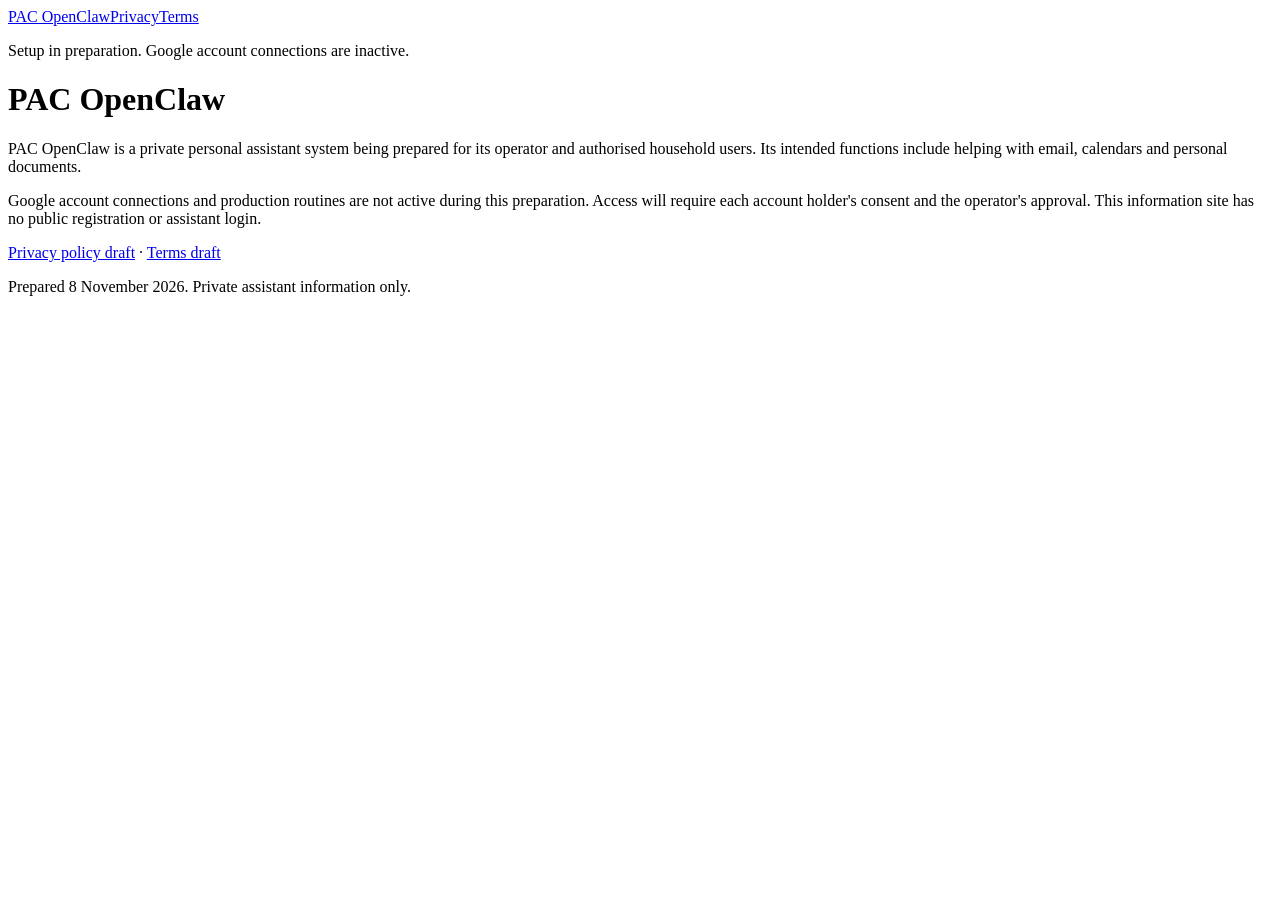
==== index.html @ 8df3d33c "Create index.html" ====
<!doctype html>
<html lang="en-GB"><head><meta charset="utf-8"><meta name="viewport" content="width=device-width,initial-scale=1"><meta name="description" content="Information about the private PAC OpenClaw assistant currently in preparation."><title>PAC OpenClaw</title><link rel="stylesheet" href="styles.css"></head><body><header><nav aria-label="Information pages"><a href="index.html">PAC OpenClaw</a><a href="privacy.html">Privacy</a><a href="terms.html">Terms</a></nav><p class="status">Setup in preparation. Google account connections are inactive.</p></header><main><h1>PAC OpenClaw</h1>
<p>PAC OpenClaw is a private personal assistant system being prepared for its operator and authorised household users. Its intended functions include helping with email, calendars and personal documents.</p>
<p>Google account connections and production routines are not active during this preparation. Access will require each account holder&#39;s consent and the operator&#39;s approval. This information site has no public registration or assistant login.</p>
<p><a href="privacy.html">Privacy policy draft</a> · <a href="terms.html">Terms draft</a></p></main><footer>Prepared 8 November 2026. Private assistant information only.</footer></body></html>
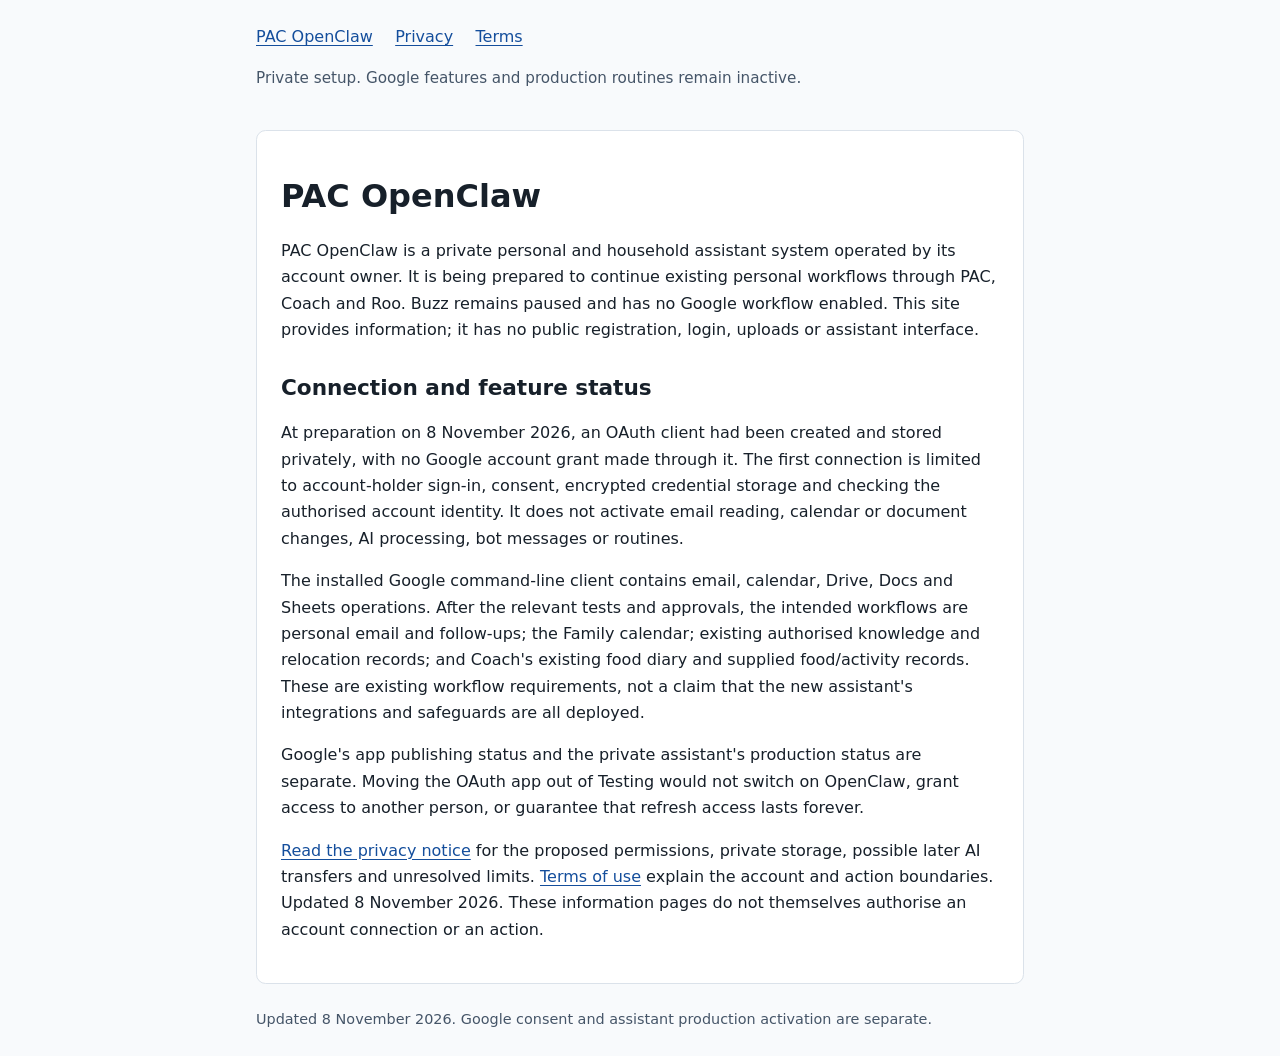
==== commit 643dd26c: "Update reviewed Google connection information pages" ====
--- a/index.html
+++ b/index.html
@@ -1,5 +1,8 @@
 <!doctype html>
-<html lang="en-GB"><head><meta charset="utf-8"><meta name="viewport" content="width=device-width,initial-scale=1"><meta name="description" content="Information about the private PAC OpenClaw assistant currently in preparation."><title>PAC OpenClaw</title><link rel="stylesheet" href="styles.css"></head><body><header><nav aria-label="Information pages"><a href="index.html">PAC OpenClaw</a><a href="privacy.html">Privacy</a><a href="terms.html">Terms</a></nav><p class="status">Setup in preparation. Google account connections are inactive.</p></header><main><h1>PAC OpenClaw</h1>
-<p>PAC OpenClaw is a private personal assistant system being prepared for its operator and authorised household users. Its intended functions include helping with email, calendars and personal documents.</p>
-<p>Google account connections and production routines are not active during this preparation. Access will require each account holder&#39;s consent and the operator&#39;s approval. This information site has no public registration or assistant login.</p>
-<p><a href="privacy.html">Privacy policy draft</a> · <a href="terms.html">Terms draft</a></p></main><footer>Prepared 8 November 2026. Private assistant information only.</footer></body></html>
+<html lang="en-GB"><head><meta charset="utf-8"><meta name="viewport" content="width=device-width,initial-scale=1"><meta name="description" content="Private PAC OpenClaw account connection, data handling and feature status."><title>PAC OpenClaw</title><link rel="stylesheet" href="styles.css"></head><body><header><nav aria-label="Information pages"><a href="index.html">PAC OpenClaw</a><a href="privacy.html">Privacy</a><a href="terms.html">Terms</a></nav><p class="status">Private setup. Google features and production routines remain inactive.</p></header><main><h1>PAC OpenClaw</h1>
+<p>PAC OpenClaw is a private personal and household assistant system operated by its account owner. It is being prepared to continue existing personal workflows through PAC, Coach and Roo. Buzz remains paused and has no Google workflow enabled. This site provides information; it has no public registration, login, uploads or assistant interface.</p>
+<h2>Connection and feature status</h2>
+<p>At preparation on 8 November 2026, an OAuth client had been created and stored privately, with no Google account grant made through it. The first connection is limited to account-holder sign-in, consent, encrypted credential storage and checking the authorised account identity. It does not activate email reading, calendar or document changes, AI processing, bot messages or routines.</p>
+<p>The installed Google command-line client contains email, calendar, Drive, Docs and Sheets operations. After the relevant tests and approvals, the intended workflows are personal email and follow-ups; the Family calendar; existing authorised knowledge and relocation records; and Coach&#x27;s existing food diary and supplied food/activity records. These are existing workflow requirements, not a claim that the new assistant&#x27;s integrations and safeguards are all deployed.</p>
+<p>Google&#x27;s app publishing status and the private assistant&#x27;s production status are separate. Moving the OAuth app out of Testing would not switch on OpenClaw, grant access to another person, or guarantee that refresh access lasts forever.</p>
+<p><a href="privacy.html">Read the privacy notice</a> for the proposed permissions, private storage, possible later AI transfers and unresolved limits. <a href="terms.html">Terms of use</a> explain the account and action boundaries. Updated 8 November 2026. These information pages do not themselves authorise an account connection or an action.</p></main><footer>Updated 8 November 2026. Google consent and assistant production activation are separate.</footer></body></html>
--- a/styles.css
+++ b/styles.css
@@ -0,0 +1 @@
+:root{font-family:system-ui,sans-serif;color:#17202a;background:#f8fafc;line-height:1.65}body{margin:0}header,main,footer{max-width:48rem;margin:auto;padding:1.5rem}nav{display:flex;gap:1.4rem;flex-wrap:wrap}a{color:#144e9c;text-underline-offset:.18em}a:focus-visible{outline:3px solid #d97706;outline-offset:4px}main{background:white;border:1px solid #dbe2ea;border-radius:.6rem;box-sizing:border-box}h1,h2{line-height:1.25}h1{font-size:2rem}h2{font-size:1.35rem;margin-top:2rem}.status{font-size:.95rem;color:#455568}footer{font-size:.9rem;color:#455568}@media(max-width:40rem){header,main,footer{padding:1.2rem}main{border-radius:0}}
